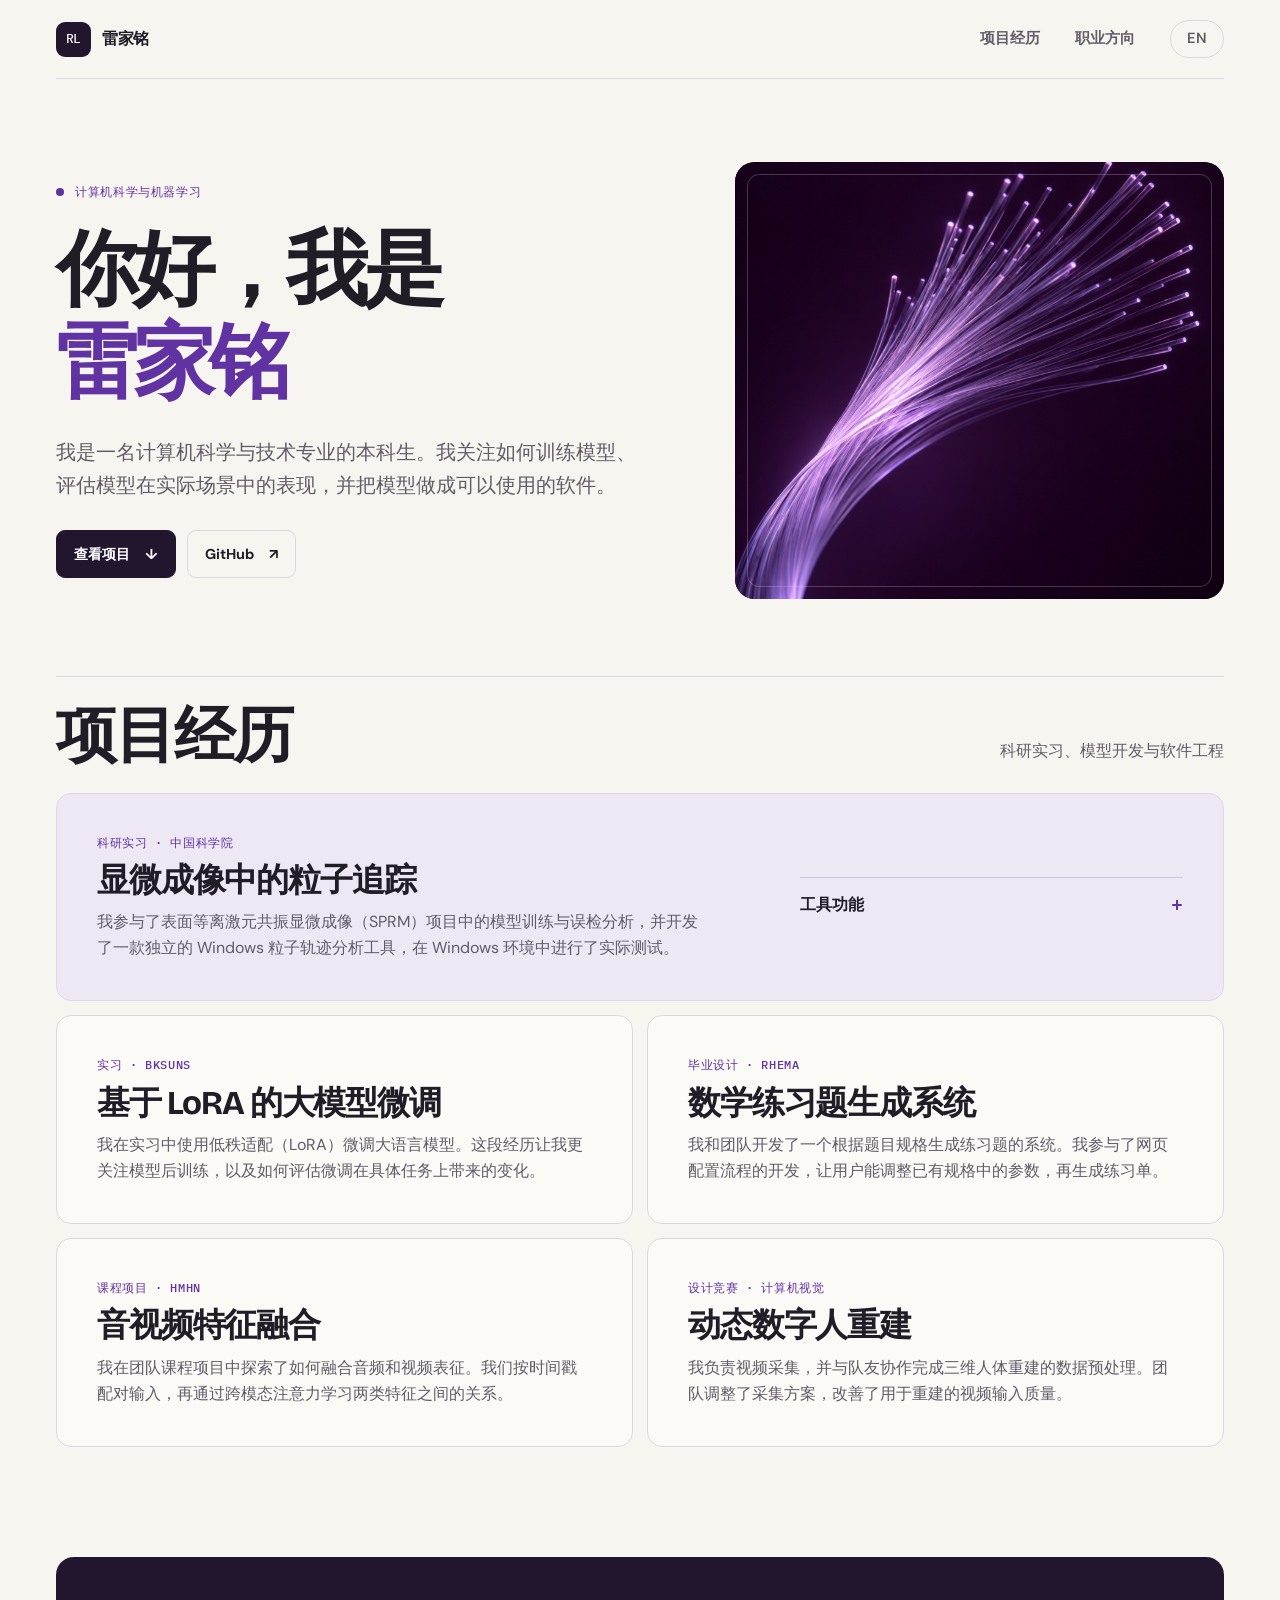
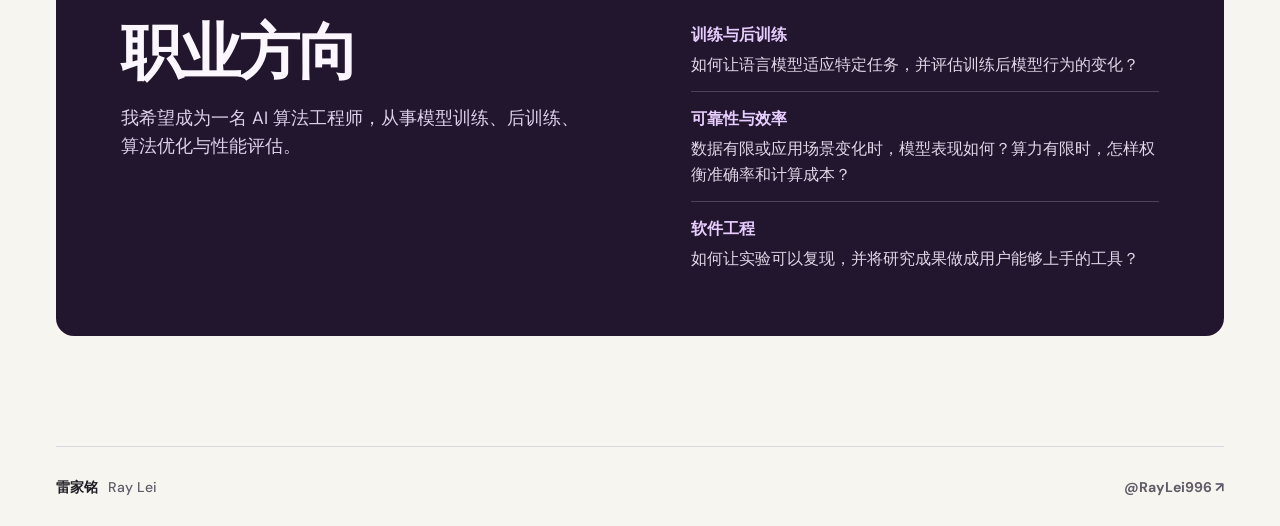
==== zh.html @ 64d213fc "Publish bilingual personal portfolio" ====
<!doctype html>
<html lang="zh-CN">
<head>
  <meta charset="utf-8">
  <meta name="viewport" content="width=device-width, initial-scale=1">
  <meta name="theme-color" content="#f7f5f0">
  <meta name="description" content="雷家铭的个人主页，介绍计算机科学背景、应用机器学习项目，以及模型训练、后训练与评估方向。">
  <meta property="og:type" content="website">
  <meta property="og:title" content="雷家铭 · 计算机科学与机器学习">
  <meta property="og:description" content="应用机器学习与软件工程项目。">
  <meta property="og:image" content="https://raylei996.github.io/optical-fibers.jpg">
  <title>雷家铭 · 计算机科学与机器学习</title>
  <link rel="canonical" href="https://raylei996.github.io/zh.html">
  <link rel="alternate" hreflang="en" href="https://raylei996.github.io/">
  <link rel="alternate" hreflang="zh-CN" href="https://raylei996.github.io/zh.html">
  <link rel="preconnect" href="https://fonts.googleapis.com">
  <link rel="preconnect" href="https://fonts.gstatic.com" crossorigin>
  <link rel="stylesheet" href="https://fonts.googleapis.com/css2?family=Bricolage+Grotesque:opsz,wght@12..96,600;12..96,700&family=DM+Sans:wght@400;500;600;700&family=IBM+Plex+Mono:wght@400;500&display=swap">
  <link rel="stylesheet" href="styles.css">
</head>
<body id="top">
  <a class="skip" href="#main">跳至正文</a>
  <header class="site-header">
    <div class="shell header-inner">
      <a class="brand" href="#top"><span class="monogram" aria-hidden="true">RL</span> 雷家铭</a>
      <nav aria-label="主导航">
        <a href="#work">项目经历</a>
        <a href="#direction">职业方向</a>
        <a class="language" href="./" lang="en" hreflang="en">EN</a>
      </nav>
    </div>
  </header>

  <main id="main" class="shell">
    <section class="hero" aria-labelledby="intro">
      <div class="hero-copy">
        <p class="kicker"><span></span> 计算机科学与机器学习</p>
        <h1 id="intro">你好，我是<em>雷家铭</em></h1>
        <p class="hero-lead">我是一名计算机科学与技术专业的本科生。我关注如何训练模型、评估模型在实际场景中的表现，并把模型做成可以使用的软件。</p>
        <div class="hero-actions">
          <a class="button primary" href="#work">查看项目 <span aria-hidden="true">↓</span></a>
          <a class="button secondary" href="https://github.com/RayLei996">GitHub <span aria-hidden="true">↗</span></a>
        </div>
      </div>
      <div class="hero-visual" aria-hidden="true">
        <img src="optical-fibers.jpg" width="800" height="1000" alt="" fetchpriority="high">
      </div>
    </section>

    <section id="work" class="work" aria-labelledby="work-title">
      <div class="section-heading">
        <h2 id="work-title">项目经历</h2>
        <p>科研实习、模型开发与软件工程</p>
      </div>
      <div class="work-grid">
        <article class="project featured">
          <div class="project-main">
            <p class="project-type">科研实习 · 中国科学院</p>
            <h3>显微成像中的粒子追踪</h3>
            <p>我参与了表面等离激元共振显微成像（SPRM）项目中的模型训练与误检分析，并开发了一款独立的 Windows 粒子轨迹分析工具，在 Windows 环境中进行了实际测试。</p>
          </div>
          <details class="project-details">
            <summary>工具功能</summary>
            <p>桌面应用将数据预处理、模型推理、三维轨迹可视化和 CSV 导出整合到同一流程中。</p>
          </details>
        </article>

        <article class="project">
          <div class="project-main">
            <p class="project-type">实习 · Bksuns</p>
            <h3>基于 LoRA 的大模型微调</h3>
            <p>我在实习中使用低秩适配（LoRA）微调大语言模型。这段经历让我更关注模型后训练，以及如何评估微调在具体任务上带来的变化。</p>
          </div>
        </article>

        <article class="project">
          <div class="project-main">
            <p class="project-type">毕业设计 · Rhema</p>
            <h3>数学练习题生成系统</h3>
            <p>我和团队开发了一个根据题目规格生成练习题的系统。我参与了网页配置流程的开发，让用户能调整已有规格中的参数，再生成练习单。</p>
          </div>
        </article>

        <article class="project">
          <div class="project-main">
            <p class="project-type">课程项目 · HMHN</p>
            <h3>音视频特征融合</h3>
            <p>我在团队课程项目中探索了如何融合音频和视频表征。我们按时间戳配对输入，再通过跨模态注意力学习两类特征之间的关系。</p>
          </div>
        </article>

        <article class="project">
          <div class="project-main">
            <p class="project-type">设计竞赛 · 计算机视觉</p>
            <h3>动态数字人重建</h3>
            <p>我负责视频采集，并与队友协作完成三维人体重建的数据预处理。团队调整了采集方案，改善了用于重建的视频输入质量。</p>
          </div>
        </article>
      </div>
    </section>

    <section id="direction" class="direction" aria-labelledby="direction-title">
      <div class="direction-intro">
        <h2 id="direction-title">职业方向</h2>
        <p>我希望成为一名 AI 算法工程师，从事模型训练、后训练、算法优化与性能评估。</p>
      </div>
      <dl class="interests">
        <div>
          <dt>训练与后训练</dt>
          <dd>如何让语言模型适应特定任务，并评估训练后模型行为的变化？</dd>
        </div>
        <div>
          <dt>可靠性与效率</dt>
          <dd>数据有限或应用场景变化时，模型表现如何？算力有限时，怎样权衡准确率和计算成本？</dd>
        </div>
        <div>
          <dt>软件工程</dt>
          <dd>如何让实验可以复现，并将研究成果做成用户能够上手的工具？</dd>
        </div>
      </dl>
    </section>
  </main>

  <footer class="site-footer">
    <div class="shell footer-inner">
      <span>雷家铭 <span lang="en">Ray Lei</span></span>
      <a href="https://github.com/RayLei996">@RayLei996 <span aria-hidden="true">↗</span></a>
    </div>
  </footer>
</body>
</html>
---- styles.css ----
:root {
  color-scheme: light;
  --paper: #f7f5f0;
  --ink: #211d27;
  --muted: #625b68;
  --accent: #6132a2;
  --line: #dcd7df;
  --panel: #eee8f4;
  --dark: #22162f;
  --sans: "DM Sans", "PingFang SC", "Microsoft YaHei", system-ui, sans-serif;
  --display: "Bricolage Grotesque", "PingFang SC", "Microsoft YaHei", system-ui, sans-serif;
  --mono: "IBM Plex Mono", "PingFang SC", "Microsoft YaHei", monospace;
}

* { box-sizing: border-box; }

html { scroll-behavior: smooth; }

body {
  margin: 0;
  background: var(--paper);
  color: var(--ink);
  font: 400 1rem/1.6 var(--sans);
  -webkit-font-smoothing: antialiased;
}

a { color: inherit; }

:focus-visible {
  outline: 2px solid var(--accent);
  outline-offset: 5px;
}

p, h1, h2, h3, dl, dd { margin: 0; }

[id] { scroll-margin-top: 1.5rem; }

.shell { width: min(100% - 112px, 1192px); margin-inline: auto; }

.skip {
  position: absolute;
  z-index: 5;
  top: 8px;
  left: 12px;
  padding: 8px 14px;
  background: #fff;
  translate: 0 -180%;
}

.skip:focus { translate: 0 0; }

.header-inner {
  display: flex;
  min-height: 79px;
  align-items: center;
  justify-content: space-between;
  gap: 12px;
  border-bottom: 1px solid var(--line);
}

.brand {
  display: inline-flex;
  flex: none;
  align-items: center;
  gap: 11px;
  font-weight: 700;
  letter-spacing: -.025em;
  text-decoration: none;
}

.monogram {
  display: grid;
  width: 35px;
  aspect-ratio: 1;
  place-items: center;
  background: var(--dark);
  border-radius: 9px;
  color: #f9f0ff;
  font: 500 .81rem/1 var(--mono);
  letter-spacing: -.06em;
}

nav { display: flex; align-items: center; gap: clamp(12px, 3vw, 35px); }

nav a {
  color: var(--muted);
  font-size: .92rem;
  font-weight: 600;
  text-decoration: none;
}

nav a:hover, .footer-inner a:hover { color: var(--accent); }

.language {
  min-width: 54px;
  padding: 6px 10px;
  border: 1px solid var(--line);
  border-radius: 99px;
  text-align: center;
}

.language:hover { border-color: var(--accent); }

.hero {
  display: grid;
  grid-template-columns: minmax(0, 1.23fr) minmax(0, 1fr);
  gap: clamp(30px, 6vw, 98px);
  align-items: center;
  padding-block: clamp(52px, 6.5vw, 94px) clamp(58px, 6vw, 95px);
}

.kicker, .project-type {
  color: var(--accent);
  font: 500 .73rem/1.55 var(--mono);
  letter-spacing: .055em;
  text-transform: uppercase;
}

.kicker { display: flex; align-items: center; gap: 11px; }

.kicker span {
  flex: 0 0 8px;
  height: 8px;
  border-radius: 50%;
  background: var(--accent);
}

h1, h2, h3 { font-family: var(--display); font-weight: 700; }

h1 {
  margin-top: 23px;
  font-size: clamp(4.2rem, 8vw, 7.8rem);
  line-height: 1;
  letter-spacing: -.045em;
}

h1 em { display: block; color: var(--accent); font-style: normal; }

.hero-lead {
  max-width: 42ch;
  margin-top: 27px;
  color: var(--muted);
  font-size: clamp(1rem, 1.6vw, 1.25rem);
  line-height: 1.65;
}

.hero-actions { display: flex; flex-wrap: wrap; gap: 11px; margin-top: 28px; }

.button {
  display: inline-flex;
  min-height: 48px;
  align-items: center;
  justify-content: center;
  gap: 15px;
  padding: 9px 17px;
  border: 1px solid var(--line);
  border-radius: 9px;
  font-size: .9rem;
  font-weight: 700;
  text-decoration: none;
}

.button.primary { border-color: var(--dark); background: var(--dark); color: #fff; }
.button.primary:hover { border-color: var(--accent); background: var(--accent); }
.button.secondary:hover { border-color: var(--accent); color: var(--accent); }

.hero-visual {
  position: relative;
  overflow: hidden;
  aspect-ratio: 1.12;
  border-radius: 20px;
  background: var(--dark);
}

.hero-visual::after {
  position: absolute;
  inset: 12px;
  border: 1px solid #f7dfff3b;
  border-radius: 12px;
  content: "";
}

.hero-visual img { display: block; width: 100%; height: 100%; object-fit: cover; object-position: 50% 43%; }

.work { border-top: 1px solid var(--line); }

.section-heading {
  display: flex;
  justify-content: space-between;
  align-items: baseline;
  align-items: last baseline;
  gap: 12px 24px;
  flex-wrap: wrap;
  margin: 28px 0 25px;
}

h2 { font-size: clamp(2.3rem, 4.8vw, 4.1rem); line-height: 1.02; letter-spacing: -.06em; }
.section-heading p { color: var(--muted); }

.work-grid { display: grid; grid-template-columns: repeat(2, minmax(0, 1fr)); gap: 14px; }

.project {
  min-width: 0;
  padding: clamp(22px, 3.3vw, 40px);
  border: 1px solid var(--line);
  border-radius: 15px;
  background: #fbfaf7;
}

.project.featured {
  display: grid;
  grid-column: 1 / -1;
  grid-template-columns: minmax(0, 1.6fr) minmax(0, 1fr);
  align-items: center;
  gap: 28px clamp(30px, 7vw, 105px);
  border-color: #e0d5eb;
  background: var(--panel);
}

.project h3 {
  margin-block: 10px 10px;
  font-size: clamp(1.45rem, 2.6vw, 2.1rem);
  line-height: 1.13;
  letter-spacing: -.035em;
}

.project-main > p:last-child, details p { color: var(--muted); }

details {
  padding-top: 14px;
  border-top: 1px solid #d1c4dd;
}

summary {
  display: flex;
  cursor: pointer;
  align-items: center;
  justify-content: space-between;
  gap: 15px;
  font-weight: 700;
  list-style: none;
}

summary::-webkit-details-marker { display: none; }
summary::after { color: var(--accent); content: "+" / ""; font: 500 1.25rem/1 var(--mono); }
details[open] summary::after { content: "−" / ""; }
details p { margin-top: 8px; }

.direction {
  display: grid;
  grid-template-columns: minmax(0, 1fr) minmax(0, 1fr);
  gap: 34px clamp(32px, 8vw, 110px);
  margin-block: clamp(62px, 9vw, 110px);
  padding: clamp(26px, 5.4vw, 65px);
  border-radius: 18px;
  background: var(--dark);
  color: #fbf6ff;
}

.direction-intro p { margin-top: 19px; color: #decfea; font-size: 1.11rem; }

.interests > div { padding-block: 14px; border-bottom: 1px solid #ffffff30; }
.interests > div:first-child { padding-top: 0; }
.interests > div:last-child { border-bottom: 0; padding-bottom: 0; }
.interests dt { margin-bottom: 4px; color: #e7cdfd; font-weight: 700; }
.interests dd { color: #e1d7e7; }

.footer-inner {
  display: flex;
  min-height: 80px;
  justify-content: space-between;
  align-items: center;
  gap: 12px;
  border-top: 1px solid var(--line);
  font-size: .88rem;
  font-weight: 700;
}

.footer-inner > span span { margin-inline-start: 7px; color: var(--muted); font-weight: 500; }
.footer-inner a { color: var(--muted); text-decoration: none; }

html[lang="zh-CN"] h1 {
  font-size: clamp(3rem, 6.4vw, 6rem);
  line-height: 1.13;
  letter-spacing: -.065em;
}

html[lang="zh-CN"] h2, html[lang="zh-CN"] h3 { letter-spacing: -.035em; }

@media (max-width: 900px) {
  .shell { width: min(100% - 64px, 1192px); }
}

@media (max-width: 680px) {
  .shell { width: calc(100% - 36px); }
  .header-inner { min-height: 65px; }
  nav a { font-size: .81rem; }
  .language { min-width: auto; }
  .hero, .work-grid, .project.featured, .direction { grid-template-columns: 1fr; }
  .hero { gap: 30px; padding-block: 44px 53px; }
  .hero-visual { aspect-ratio: 1.46; }
  .hero-lead { margin-top: 21px; }
  .hero-actions { margin-top: 24px; }
}

@media (max-width: 355px) {
  .shell { width: calc(100% - 28px); }
  .brand { gap: 6px; }
  .monogram { width: 28px; }
  nav { gap: 8px; }
}

@media (prefers-reduced-motion: reduce) {
  html { scroll-behavior: auto; }
}
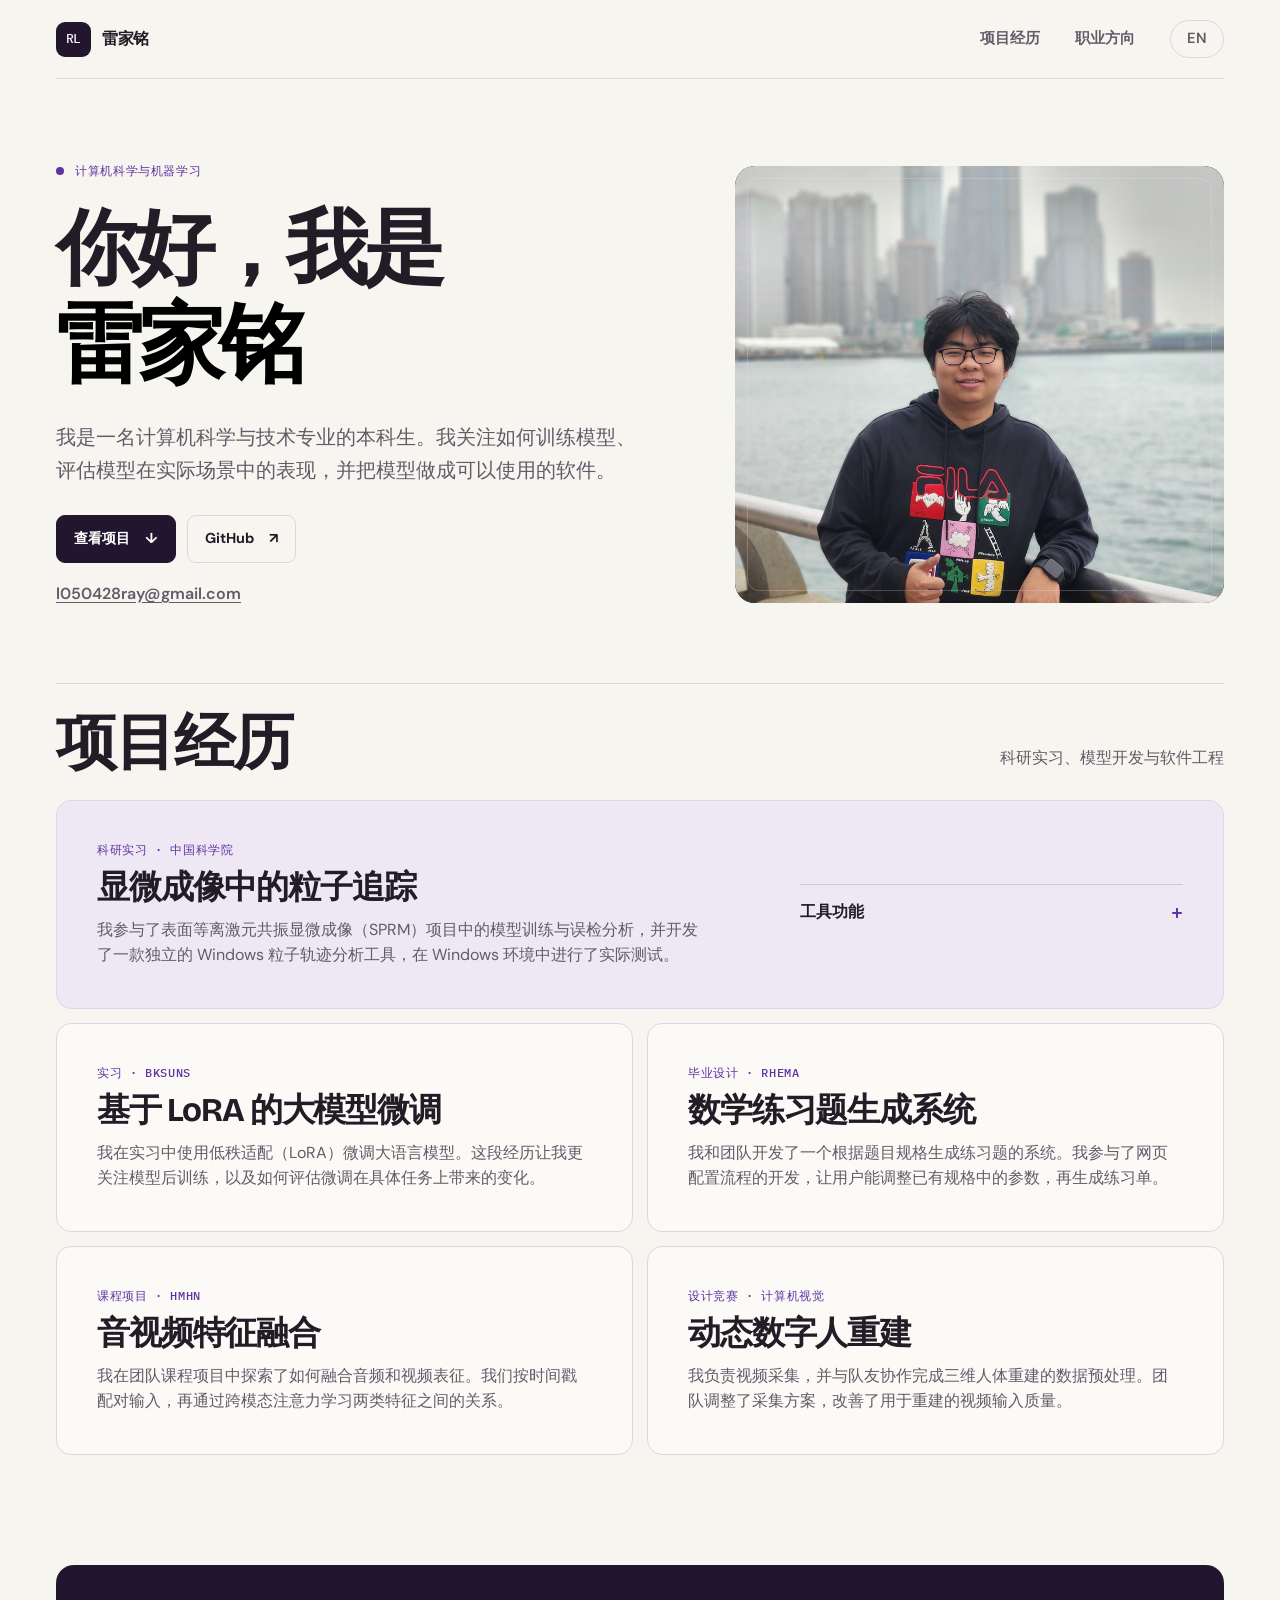
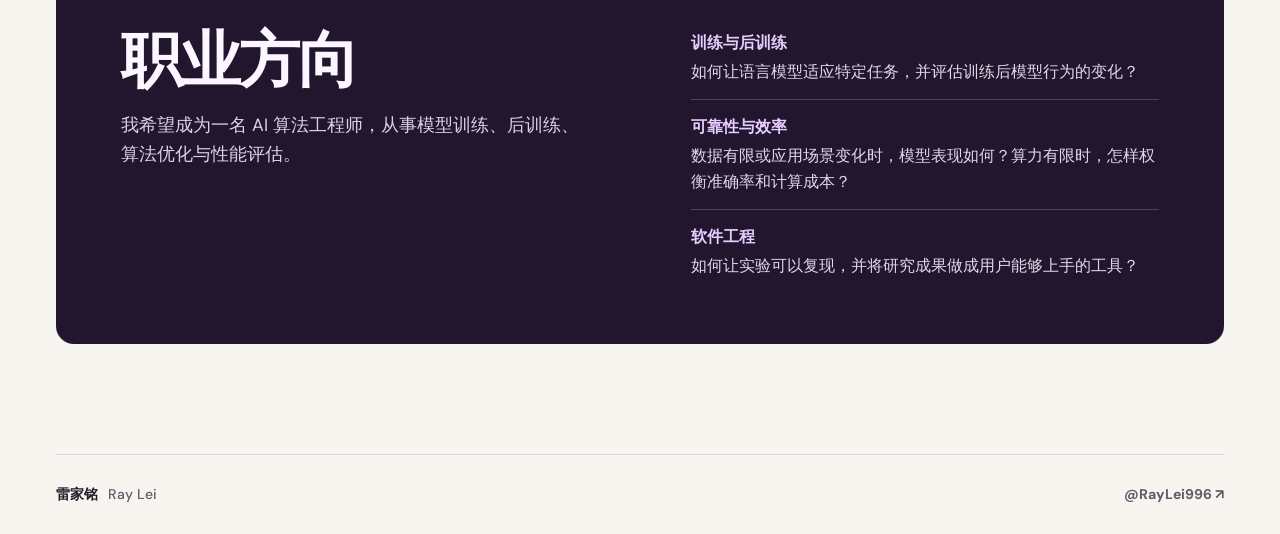
==== commit da40c378: "Update portfolio portrait, name and contact" ====
--- a/zh.html
+++ b/zh.html
@@ -8,7 +8,7 @@
   <meta property="og:type" content="website">
   <meta property="og:title" content="雷家铭 · 计算机科学与机器学习">
   <meta property="og:description" content="应用机器学习与软件工程项目。">
-  <meta property="og:image" content="https://raylei996.github.io/optical-fibers.jpg">
+  <meta property="og:image" content="https://raylei996.github.io/ray-lei-portrait.jpg">
   <title>雷家铭 · 计算机科学与机器学习</title>
   <link rel="canonical" href="https://raylei996.github.io/zh.html">
   <link rel="alternate" hreflang="en" href="https://raylei996.github.io/">
@@ -16,7 +16,7 @@
   <link rel="preconnect" href="https://fonts.googleapis.com">
   <link rel="preconnect" href="https://fonts.gstatic.com" crossorigin>
   <link rel="stylesheet" href="https://fonts.googleapis.com/css2?family=Bricolage+Grotesque:opsz,wght@12..96,600;12..96,700&family=DM+Sans:wght@400;500;600;700&family=IBM+Plex+Mono:wght@400;500&display=swap">
-  <link rel="stylesheet" href="styles.css">
+  <link rel="stylesheet" href="styles.css?v=2">
 </head>
 <body id="top">
   <a class="skip" href="#main">跳至正文</a>
@@ -35,15 +35,16 @@
     <section class="hero" aria-labelledby="intro">
       <div class="hero-copy">
         <p class="kicker"><span></span> 计算机科学与机器学习</p>
-        <h1 id="intro">你好，我是<em>雷家铭</em></h1>
+        <h1 id="intro">你好，我是<span>雷家铭</span></h1>
         <p class="hero-lead">我是一名计算机科学与技术专业的本科生。我关注如何训练模型、评估模型在实际场景中的表现，并把模型做成可以使用的软件。</p>
         <div class="hero-actions">
           <a class="button primary" href="#work">查看项目 <span aria-hidden="true">↓</span></a>
           <a class="button secondary" href="https://github.com/RayLei996">GitHub <span aria-hidden="true">↗</span></a>
         </div>
+        <a class="hero-email" href="mailto:l050428ray@gmail.com">l050428ray@gmail.com</a>
       </div>
-      <div class="hero-visual" aria-hidden="true">
-        <img src="optical-fibers.jpg" width="800" height="1000" alt="" fetchpriority="high">
+      <div class="hero-visual">
+        <img src="ray-lei-portrait.jpg" width="900" height="1200" alt="雷家铭在海滨的照片" fetchpriority="high">
       </div>
     </section>
 
--- a/styles.css
+++ b/styles.css
@@ -134,7 +134,11 @@
   letter-spacing: -.045em;
 }
 
-h1 em { display: block; color: var(--accent); font-style: normal; }
+h1 span {
+  display: block;
+  color: #000;
+  font-size: 1.06em;
+}
 
 .hero-lead {
   max-width: 42ch;
@@ -145,6 +149,16 @@
 }
 
 .hero-actions { display: flex; flex-wrap: wrap; gap: 11px; margin-top: 28px; }
+
+.hero-email {
+  display: inline-block;
+  margin-top: 18px;
+  color: var(--muted);
+  font-weight: 600;
+  text-underline-offset: .2em;
+}
+
+.hero-email:hover { color: var(--accent); }
 
 .button {
   display: inline-flex;
@@ -180,7 +194,13 @@
   content: "";
 }
 
-.hero-visual img { display: block; width: 100%; height: 100%; object-fit: cover; object-position: 50% 43%; }
+.hero-visual img {
+  display: block;
+  width: 100%;
+  height: 100%;
+  object-fit: cover;
+  object-position: 50% 90%;
+}
 
 .work { border-top: 1px solid var(--line); }
 
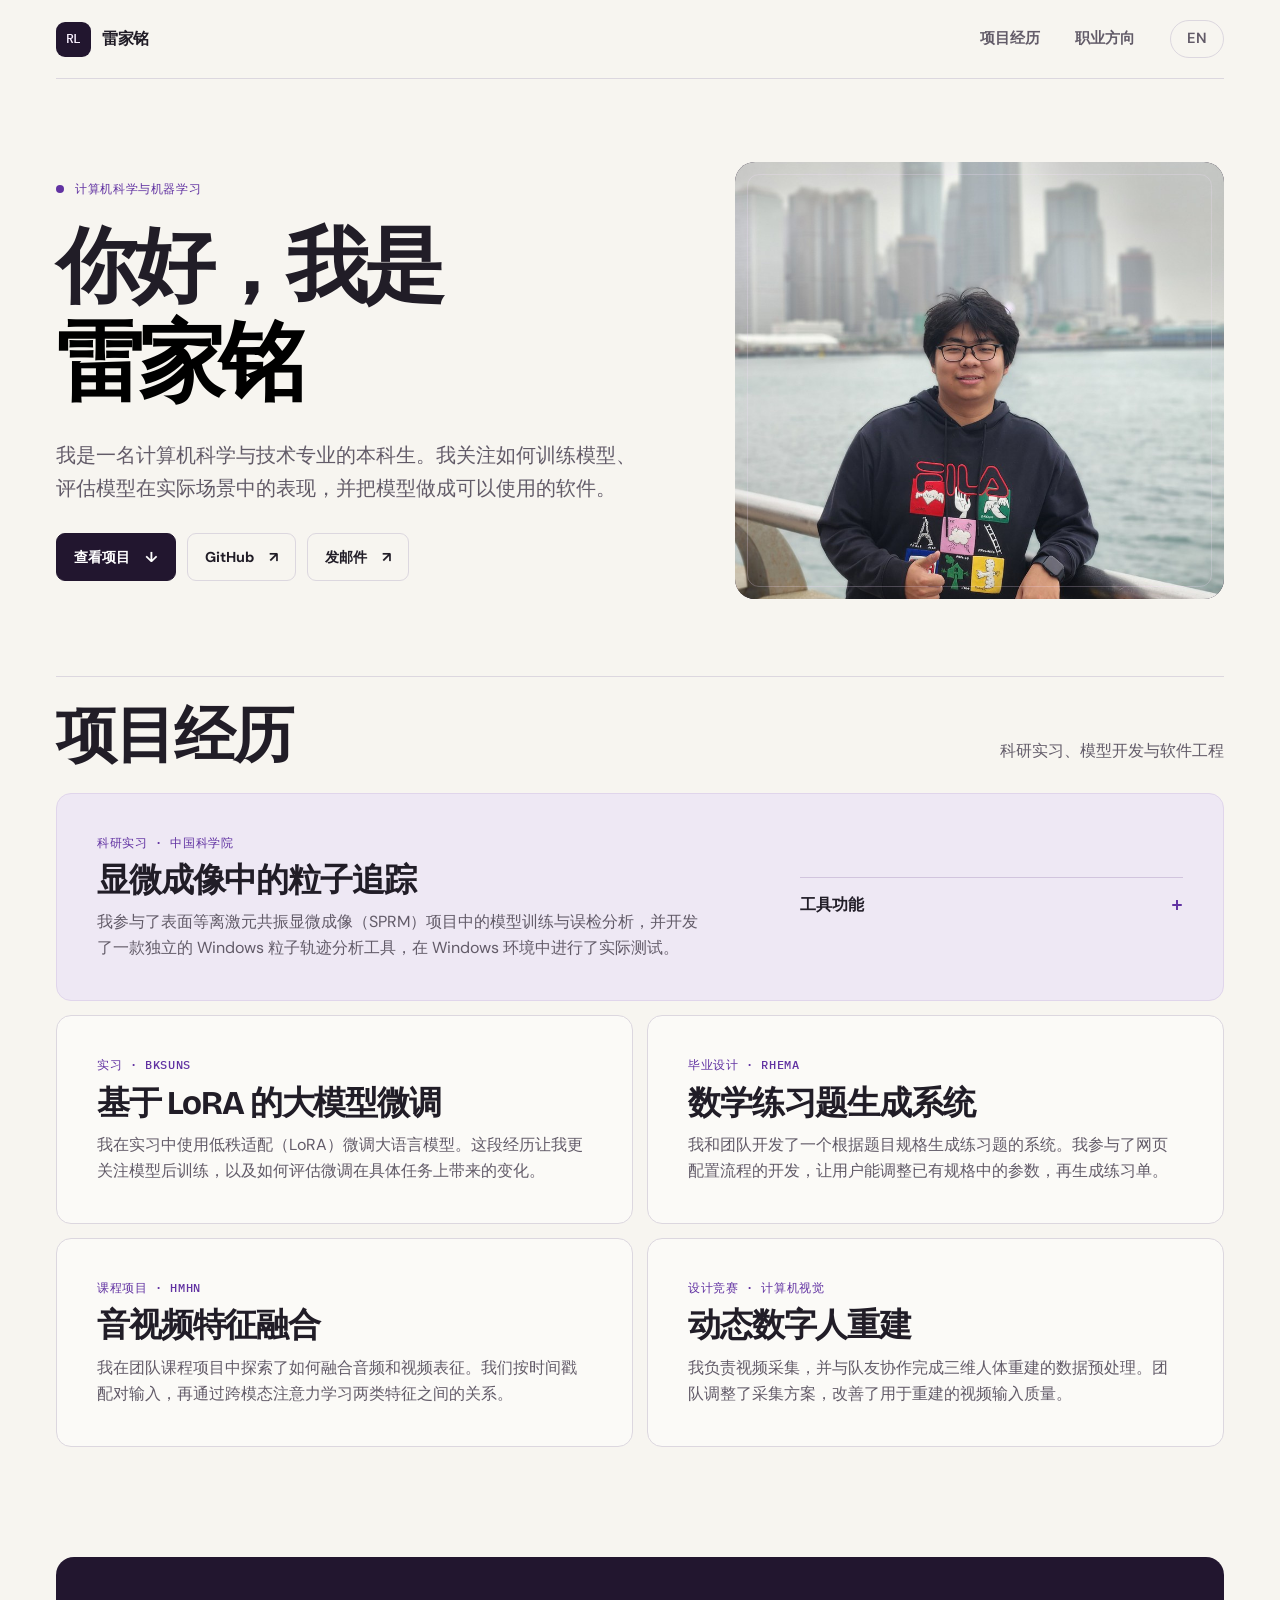
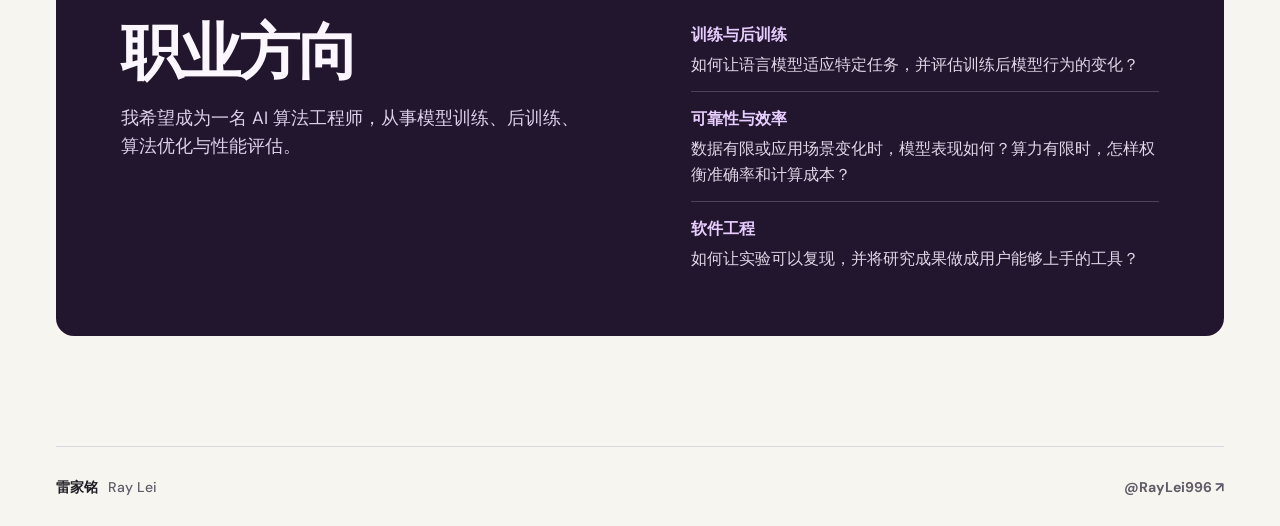
==== commit aba43f74: "Replace displayed email with contact button" ====
--- a/zh.html
+++ b/zh.html
@@ -16,7 +16,8 @@
   <link rel="preconnect" href="https://fonts.googleapis.com">
   <link rel="preconnect" href="https://fonts.gstatic.com" crossorigin>
   <link rel="stylesheet" href="https://fonts.googleapis.com/css2?family=Bricolage+Grotesque:opsz,wght@12..96,600;12..96,700&family=DM+Sans:wght@400;500;600;700&family=IBM+Plex+Mono:wght@400;500&display=swap">
-  <link rel="stylesheet" href="styles.css?v=2">
+  <link rel="stylesheet" href="styles.css?v=3">
+  <script src="contact.js" defer></script>
 </head>
 <body id="top">
   <a class="skip" href="#main">跳至正文</a>
@@ -40,8 +41,8 @@
         <div class="hero-actions">
           <a class="button primary" href="#work">查看项目 <span aria-hidden="true">↓</span></a>
           <a class="button secondary" href="https://github.com/RayLei996">GitHub <span aria-hidden="true">↗</span></a>
+          <button class="button secondary" type="button" data-email-contact hidden>发邮件 <span aria-hidden="true">↗</span></button>
         </div>
-        <a class="hero-email" href="mailto:l050428ray@gmail.com">l050428ray@gmail.com</a>
       </div>
       <div class="hero-visual">
         <img src="ray-lei-portrait.jpg" width="900" height="1200" alt="雷家铭在海滨的照片" fetchpriority="high">
--- a/styles.css
+++ b/styles.css
@@ -150,16 +150,6 @@
 
 .hero-actions { display: flex; flex-wrap: wrap; gap: 11px; margin-top: 28px; }
 
-.hero-email {
-  display: inline-block;
-  margin-top: 18px;
-  color: var(--muted);
-  font-weight: 600;
-  text-underline-offset: .2em;
-}
-
-.hero-email:hover { color: var(--accent); }
-
 .button {
   display: inline-flex;
   min-height: 48px;
@@ -173,6 +163,15 @@
   font-weight: 700;
   text-decoration: none;
 }
+
+button.button {
+  background: transparent;
+  color: inherit;
+  cursor: pointer;
+  font-family: inherit;
+}
+
+.button[hidden] { display: none; }
 
 .button.primary { border-color: var(--dark); background: var(--dark); color: #fff; }
 .button.primary:hover { border-color: var(--accent); background: var(--accent); }
